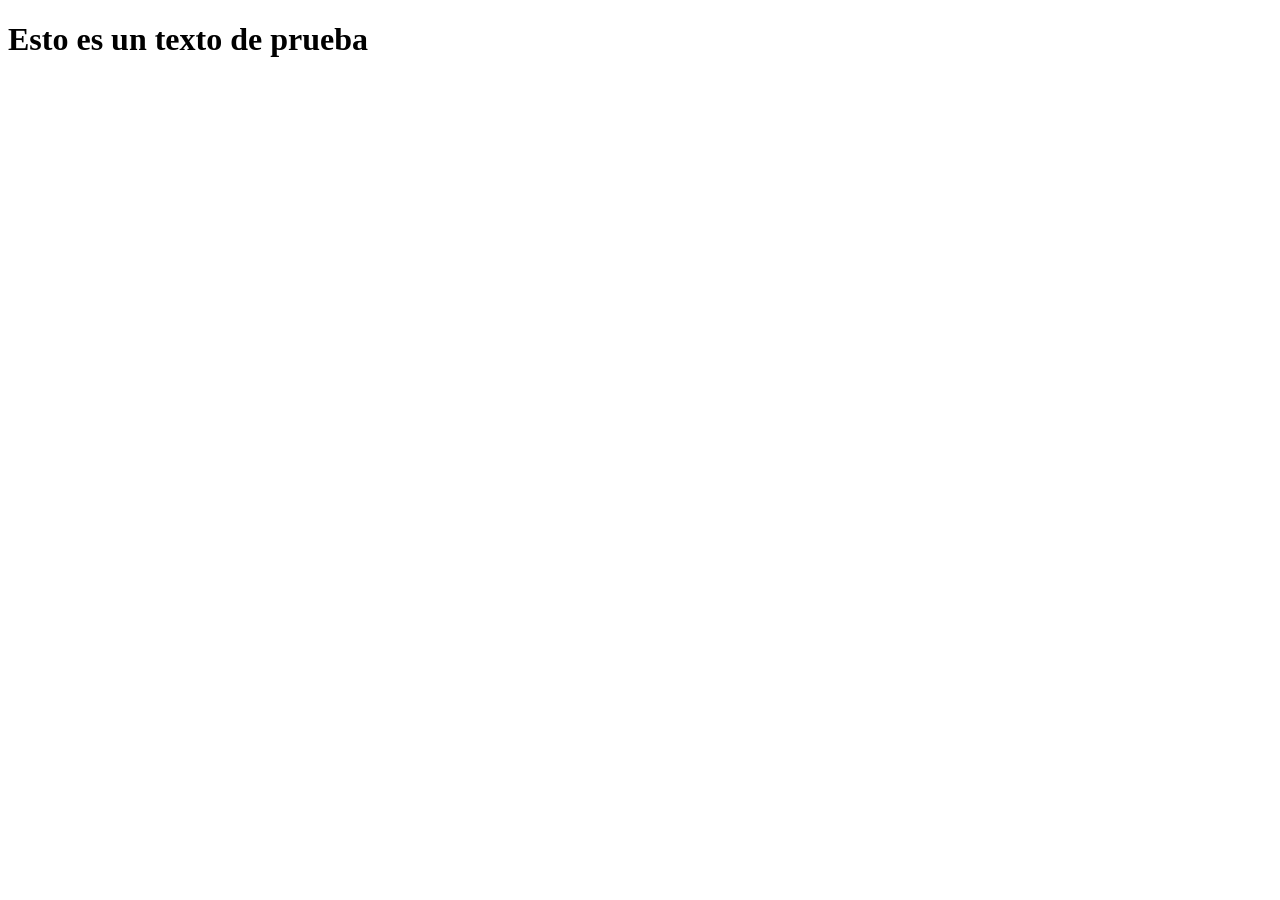
==== index.html @ 800bf708 "nuevo index.html" ====
<!DOCTYPE html>
<html lang="en">
<head>
    <meta charset="UTF-8">
    <meta http-equiv="X-UA-Compatible" content="IE=edge">
    <meta name="viewport" content="width=device-width, initial-scale=1.0">
    <title>Document</title>
</head>
<body>
    <h1>Esto es un texto de prueba</h1>
</body>
</html>
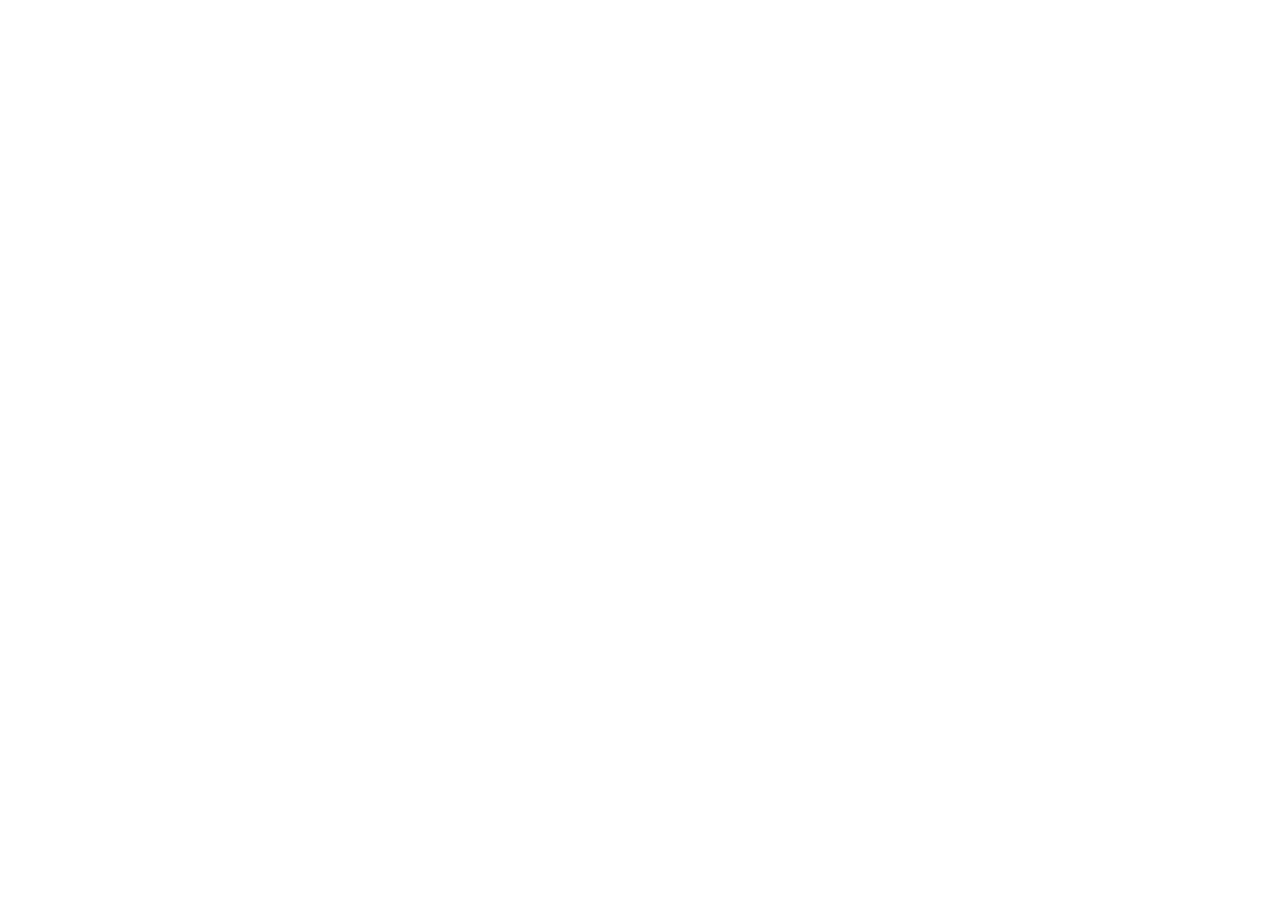
==== commit 7b5f07fe: "Pagina inicial con titulo" ====
--- a/index.html
+++ b/index.html
@@ -4,9 +4,9 @@
     <meta charset="UTF-8">
     <meta http-equiv="X-UA-Compatible" content="IE=edge">
     <meta name="viewport" content="width=device-width, initial-scale=1.0">
-    <title>Document</title>
+    <title>DAM</title>
 </head>
 <body>
-    <h1>Esto es un texto de prueba</h1>
+    
 </body>
 </html>
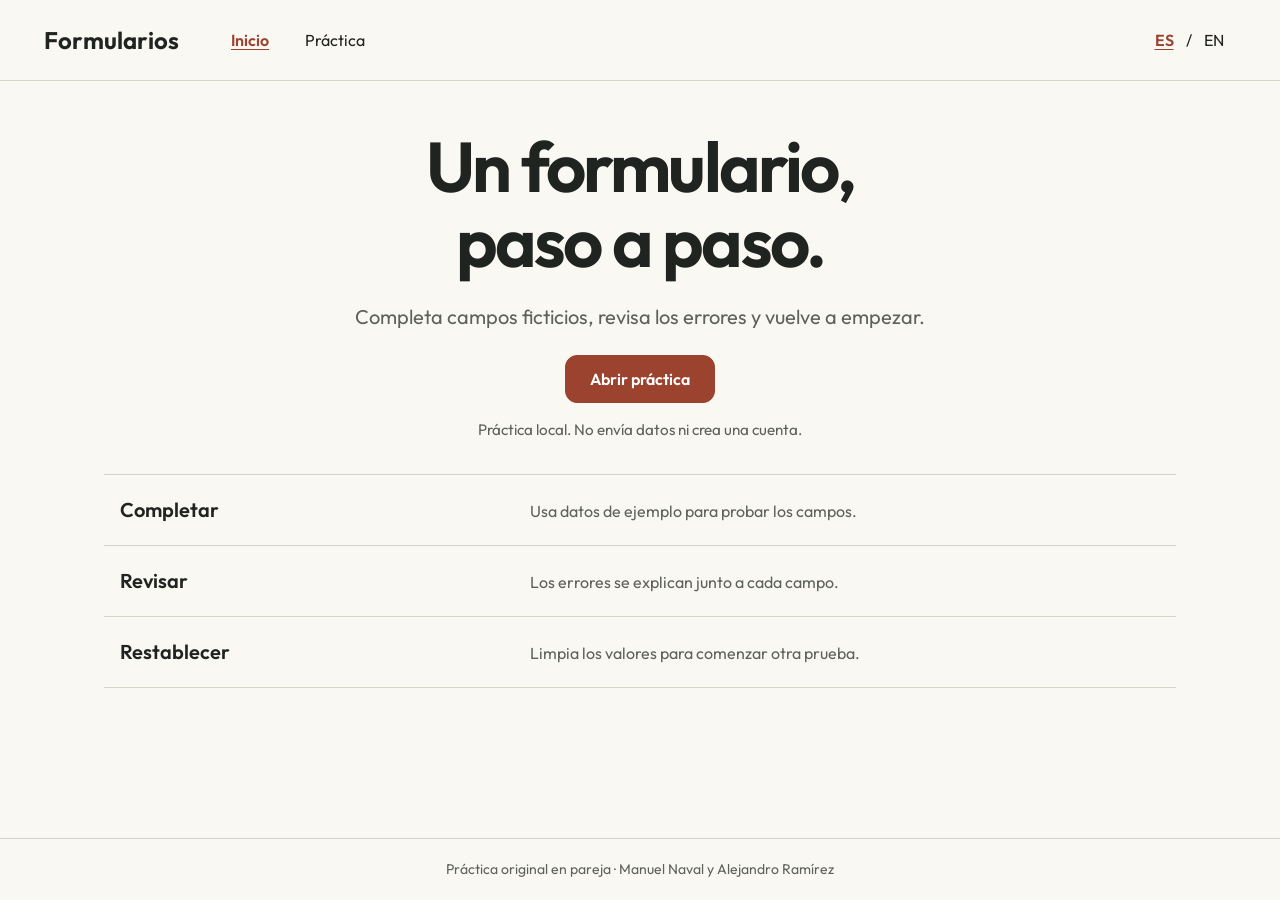
==== commit 04f7ac73: "feat: turn paired HTML practice into a local bilingual form" ====
--- a/index.html
+++ b/index.html
@@ -1,12 +1,43 @@
 <!DOCTYPE html>
-<html lang="en">
+<html lang="es">
 <head>
-    <meta charset="UTF-8">
-    <meta http-equiv="X-UA-Compatible" content="IE=edge">
-    <meta name="viewport" content="width=device-width, initial-scale=1.0">
-    <title>DAM</title>
+  <meta charset="utf-8" />
+  <meta name="viewport" content="width=device-width, initial-scale=1" />
+  <meta http-equiv="Content-Security-Policy" content="default-src 'self'; script-src 'self'; style-src 'self'; font-src 'self'; img-src 'self' data:; connect-src 'none'; form-action 'none'; base-uri 'none'" />
+  <title>Un formulario, paso a paso.</title>
+  <link rel="icon" href="data:," />
+  <link rel="stylesheet" href="styles.css" />
+  <script type="module" src="app.mjs"></script>
 </head>
-<body>
-    
+<body data-page="index">
+  <a class="skip" href="#main" data-copy="skip">Saltar al contenido</a>
+  <header>
+    <div class="header-inner">
+      <a data-route="index" data-copy="brand" href="index.html" class="brand">Formularios</a>
+      <nav class="primary-nav" data-label="navigation" aria-label="Navegación principal">
+        <a data-route="index" data-copy="home" href="index.html" aria-current="page">Inicio</a>
+        <a data-route="register" data-copy="practice" href="register.html">Práctica</a>
+      </nav>
+      <nav class="languages" data-label="language" aria-label="Idioma">
+        <a data-language="es" href="index.html" hreflang="es" lang="es" aria-current="page">ES</a>
+        <span aria-hidden="true">/</span>
+        <a data-language="en" href="index.en.html" hreflang="en" lang="en" >EN</a>
+      </nav>
+    </div>
+  </header>
+  <main id="main" class="home-main" tabindex="-1">
+    <section class="home-intro" aria-labelledby="title">
+      <h1 data-copy="homeTitle" id="title">Un formulario, paso a paso.</h1>
+      <p data-copy="homeLead" class="lead">Completa campos ficticios, revisa los errores y vuelve a empezar.</p>
+      <a data-route="register" data-copy="open" href="register.html" class="primary-action">Abrir práctica</a>
+      <p data-copy="scope" class="scope">Práctica local. No envía datos ni crea una cuenta.</p>
+    </section>
+    <dl class="steps">
+      <div><dt data-copy="complete">Completar</dt><dd data-copy="completeBody">Usa datos de ejemplo para probar los campos.</dd></div>
+      <div><dt data-copy="review">Revisar</dt><dd data-copy="reviewBody">Los errores se explican junto a cada campo.</dd></div>
+      <div><dt data-copy="restart">Restablecer</dt><dd data-copy="restartBody">Limpia los valores para comenzar otra prueba.</dd></div>
+    </dl>
+  </main>
+  <footer><p data-copy="attribution">Práctica original en pareja · Manuel Naval y Alejandro Ramírez</p></footer>
 </body>
-</html>+</html>
--- a/styles.css
+++ b/styles.css
@@ -0,0 +1,371 @@
+@font-face {
+  font-family: Outfit;
+  src: url("fonts/Outfit.woff2") format("woff2");
+  font-weight: 100 900;
+  font-style: normal;
+  font-display: swap;
+}
+:root {
+  color-scheme: light;
+  --paper: #faf8f3;
+  --ink: #202421;
+  --muted: #5e625c;
+  --accent: #9b432f;
+  --line: #d4d4c9;
+  --boundary: #74776d;
+}
+* {
+  box-sizing: border-box;
+}
+[hidden] {
+  display: none !important;
+}
+body {
+  margin: 0;
+  min-height: 100svh;
+  display: flex;
+  flex-direction: column;
+  background: var(--paper);
+  color: var(--ink);
+  font:
+    400 1rem/1.5 Outfit,
+    sans-serif;
+}
+a {
+  color: var(--accent);
+  text-underline-offset: 0.2em;
+}
+a:focus-visible,
+button:focus-visible,
+input:focus-visible,
+[tabindex="-1"]:focus-visible {
+  outline: 3px solid var(--accent);
+  outline-offset: 4px;
+}
+.sr-only {
+  position: absolute;
+  width: 1px;
+  height: 1px;
+  padding: 0;
+  margin: -1px;
+  overflow: hidden;
+  clip-path: inset(50%);
+  white-space: nowrap;
+  border: 0;
+}
+.skip {
+  position: absolute;
+  top: -6rem;
+  left: 1rem;
+  z-index: 2;
+  background: var(--paper);
+  padding: 0.75rem 1rem;
+}
+.skip:focus {
+  top: 1rem;
+}
+header {
+  border-bottom: 1px solid var(--line);
+}
+.header-inner {
+  max-width: 1240px;
+  margin: auto;
+  min-height: 80px;
+  padding: 12px 24px;
+  display: grid;
+  grid-template-columns: auto 1fr auto;
+  align-items: center;
+  gap: 40px;
+}
+.brand {
+  font-size: 1.5rem;
+  font-weight: 650;
+  color: var(--ink);
+  text-decoration: none;
+}
+nav {
+  display: flex;
+  align-items: center;
+  gap: 12px;
+}
+nav a {
+  display: inline-flex;
+  min-height: 44px;
+  min-width: 44px;
+  align-items: center;
+  justify-content: center;
+  padding: 8px 12px;
+  color: var(--ink);
+  text-decoration: none;
+}
+nav a[aria-current] {
+  color: var(--accent);
+  font-weight: 600;
+  text-decoration: underline;
+}
+.languages {
+  gap: 0;
+}
+main {
+  flex: 1;
+  width: 100%;
+  margin: auto;
+}
+h1 {
+  font-size: clamp(2.5rem, 5.5vw, 4.5rem);
+  line-height: 1.06;
+  letter-spacing: -0.04em;
+  font-weight: 650;
+  margin: 0 0 24px;
+  text-wrap: balance;
+}
+p {
+  margin: 0 0 24px;
+  color: var(--muted);
+}
+.lead {
+  font-size: 1.25rem;
+  line-height: 1.45;
+}
+.home-main {
+  max-width: 1120px;
+  padding: 48px 24px 40px;
+}
+.home-intro {
+  text-align: center;
+}
+.home-intro h1 {
+  max-width: 17ch;
+  margin-left: auto;
+  margin-right: auto;
+}
+.home-intro .lead {
+  max-width: 60ch;
+  margin-left: auto;
+  margin-right: auto;
+}
+.scope {
+  font-size: 0.95rem;
+  margin-top: 16px;
+}
+.primary-action,
+button {
+  min-height: 48px;
+  display: inline-flex;
+  justify-content: center;
+  align-items: center;
+  font: inherit;
+  font-weight: 600;
+  border: 1px solid var(--accent);
+  border-radius: 12px;
+  color: white;
+  background: var(--accent);
+  padding: 11px 24px;
+  cursor: pointer;
+  text-decoration: none;
+}
+.primary-action:hover,
+button:hover {
+  background: #7c3525;
+}
+.steps {
+  margin: 32px 0 0;
+}
+.steps > div {
+  border-top: 1px solid var(--line);
+  display: grid;
+  grid-template-columns: minmax(0, 0.6fr) minmax(0, 1fr);
+  align-items: baseline;
+  gap: 32px;
+  padding: 20px 16px;
+}
+.steps > div:last-child {
+  border-bottom: 1px solid var(--line);
+}
+dt {
+  font-size: 1.25rem;
+  font-weight: 600;
+}
+dd {
+  color: var(--muted);
+  margin: 0;
+}
+.practice-main {
+  max-width: 1240px;
+  padding: 48px 24px;
+  display: grid;
+  grid-template-columns: minmax(0, 0.85fr) minmax(0, 1.65fr);
+  gap: 56px;
+}
+.form-intro {
+  border-right: 1px solid var(--line);
+  padding-right: 40px;
+}
+.form-intro h1 {
+  font-size: clamp(2.25rem, 4vw, 3rem);
+}
+.form-content {
+  min-width: 0;
+}
+fieldset {
+  border: 0;
+  padding: 0;
+  margin: 0;
+  min-width: 0;
+}
+.field {
+  margin-bottom: 20px;
+}
+label {
+  display: block;
+  font-weight: 550;
+  margin-bottom: 4px;
+}
+.hint {
+  font-size: 0.875rem;
+  margin: 0 0 8px;
+}
+input {
+  font: inherit;
+  color: var(--ink);
+  background: #fffdf9;
+  border: 1px solid var(--boundary);
+  border-radius: 12px;
+  min-height: 48px;
+  width: 100%;
+  min-width: 0;
+  padding: 10px 16px;
+  transition: border-color 160ms ease;
+}
+input[aria-invalid] {
+  border: 2px solid var(--accent);
+}
+input:disabled {
+  opacity: 0.6;
+}
+.field-error {
+  color: var(--accent);
+  font-size: 0.95rem;
+  margin: 8px 0 0;
+}
+.error-summary {
+  border: 1px solid var(--accent);
+  background: #f2e3db;
+  border-radius: 12px;
+  padding: 20px;
+  margin-bottom: 28px;
+}
+.error-summary h2 {
+  font-size: 1.125rem;
+  line-height: 1.4;
+  margin: 0 0 12px;
+  font-weight: 600;
+}
+.error-summary ul {
+  margin: 0;
+  padding-left: 20px;
+}
+.error-summary a {
+  display: block;
+  min-height: 44px;
+  padding: 10px 0;
+}
+.actions {
+  display: flex;
+  flex-wrap: wrap;
+  gap: 16px;
+}
+button.secondary {
+  background: transparent;
+  border-color: var(--boundary);
+  color: var(--ink);
+}
+button.secondary:hover {
+  background: #eeede6;
+}
+.result {
+  border-left: 3px solid var(--accent);
+  padding: 12px 20px;
+  margin: 24px 0 0;
+  color: var(--ink);
+}
+footer {
+  border-top: 1px solid var(--line);
+  padding: 20px 24px;
+  text-align: center;
+}
+footer p {
+  margin: 0;
+  font-size: 0.875rem;
+}
+@media (max-width: 720px) {
+  .header-inner {
+    padding: 12px 20px 4px;
+    grid-template-columns: 1fr auto;
+    gap: 4px 12px;
+  }
+  .brand {
+    font-size: 1.25rem;
+  }
+  .languages {
+    grid-column: 2;
+    grid-row: 1;
+  }
+  .primary-nav {
+    grid-column: 1 / -1;
+    grid-row: 2;
+  }
+  .primary-nav a {
+    padding: 8px 0;
+    margin-right: 16px;
+  }
+  .home-main {
+    padding: 32px 20px;
+  }
+  h1 {
+    font-size: 2.5rem;
+  }
+  .home-intro .lead,
+  .lead {
+    font-size: 1.125rem;
+  }
+  .steps > div {
+    display: block;
+    padding: 20px 0;
+  }
+  dt {
+    margin-bottom: 8px;
+  }
+  .practice-main {
+    display: block;
+    padding: 32px 20px;
+  }
+  .form-intro {
+    border: 0;
+    padding: 0;
+  }
+  .form-intro h1 {
+    max-width: 16ch;
+    font-size: 2.25rem;
+  }
+  .actions {
+    gap: 12px;
+  }
+  .actions button {
+    flex: 1 1 auto;
+  }
+  .error-summary {
+    padding: 16px;
+  }
+  footer {
+    text-align: left;
+    padding: 20px;
+  }
+}
+@media (prefers-reduced-motion: reduce) {
+  *,
+  *::before,
+  *::after {
+    transition: none !important;
+  }
+}
